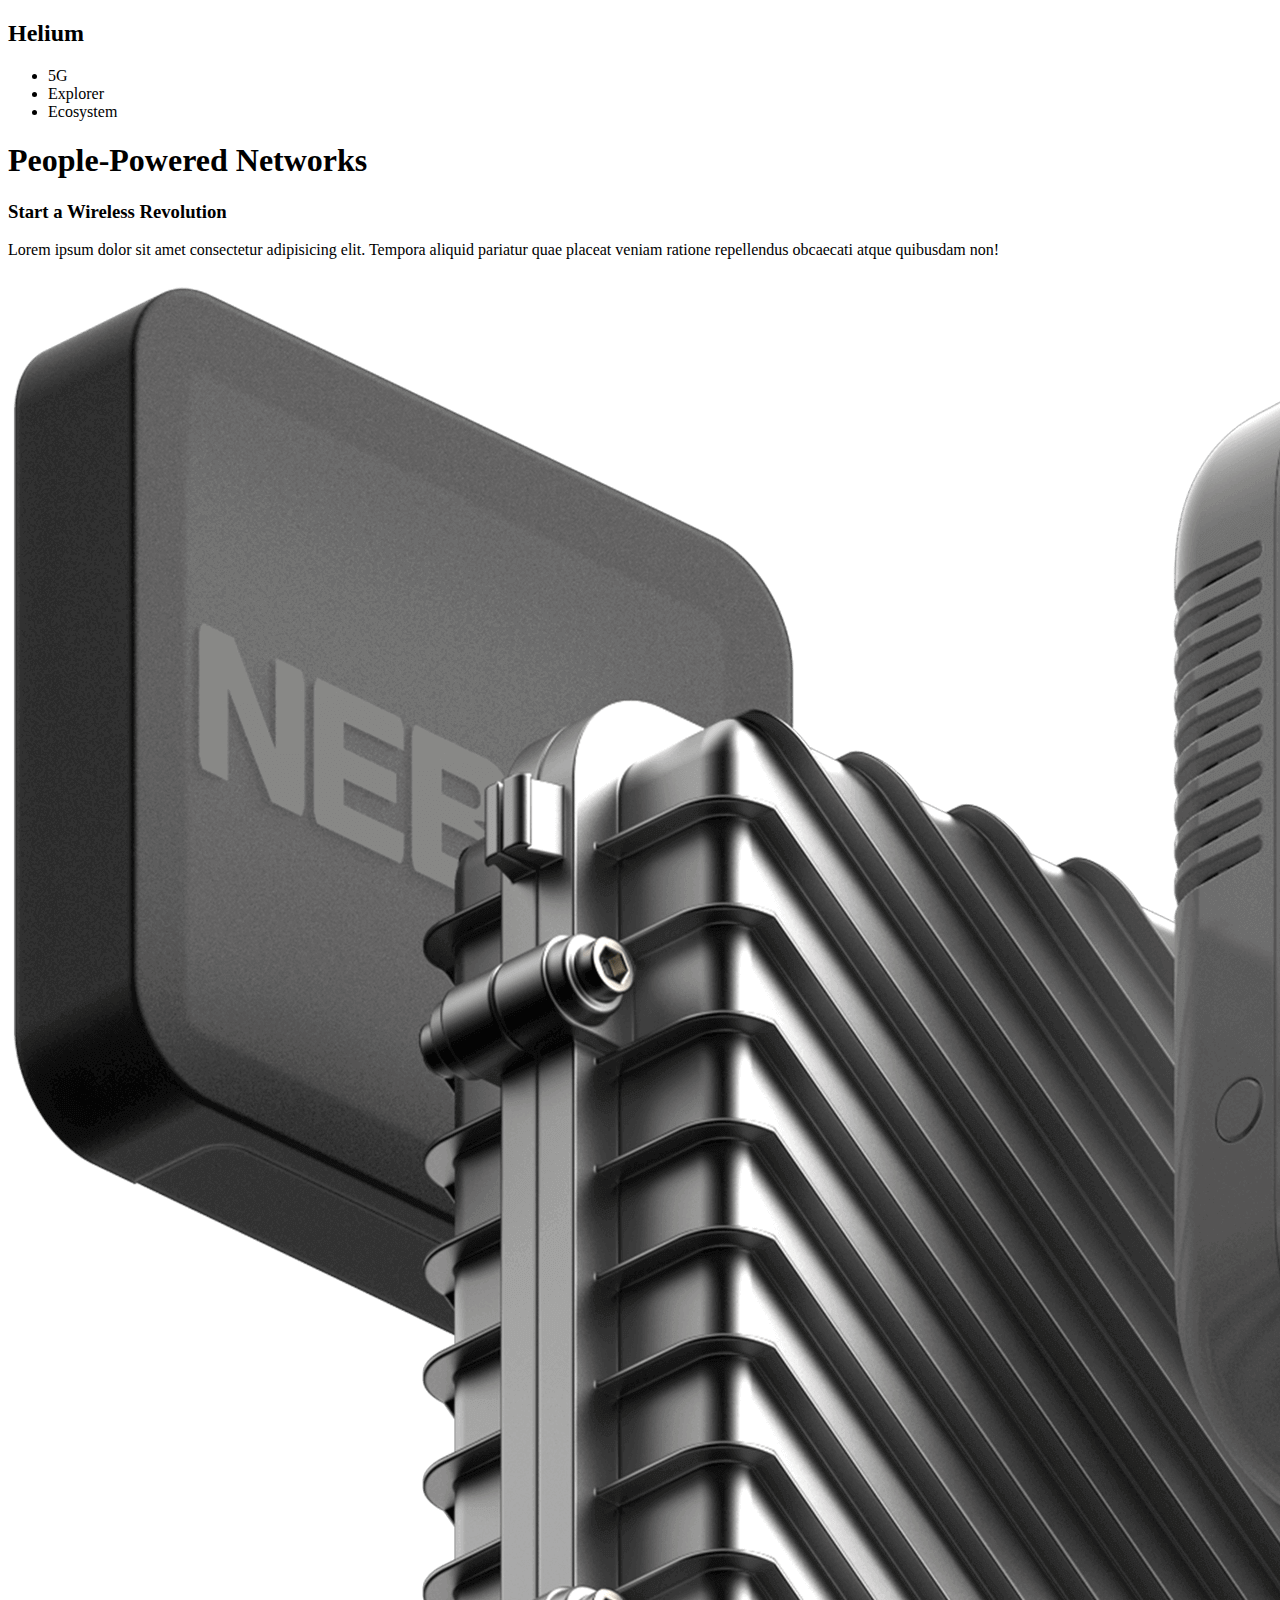
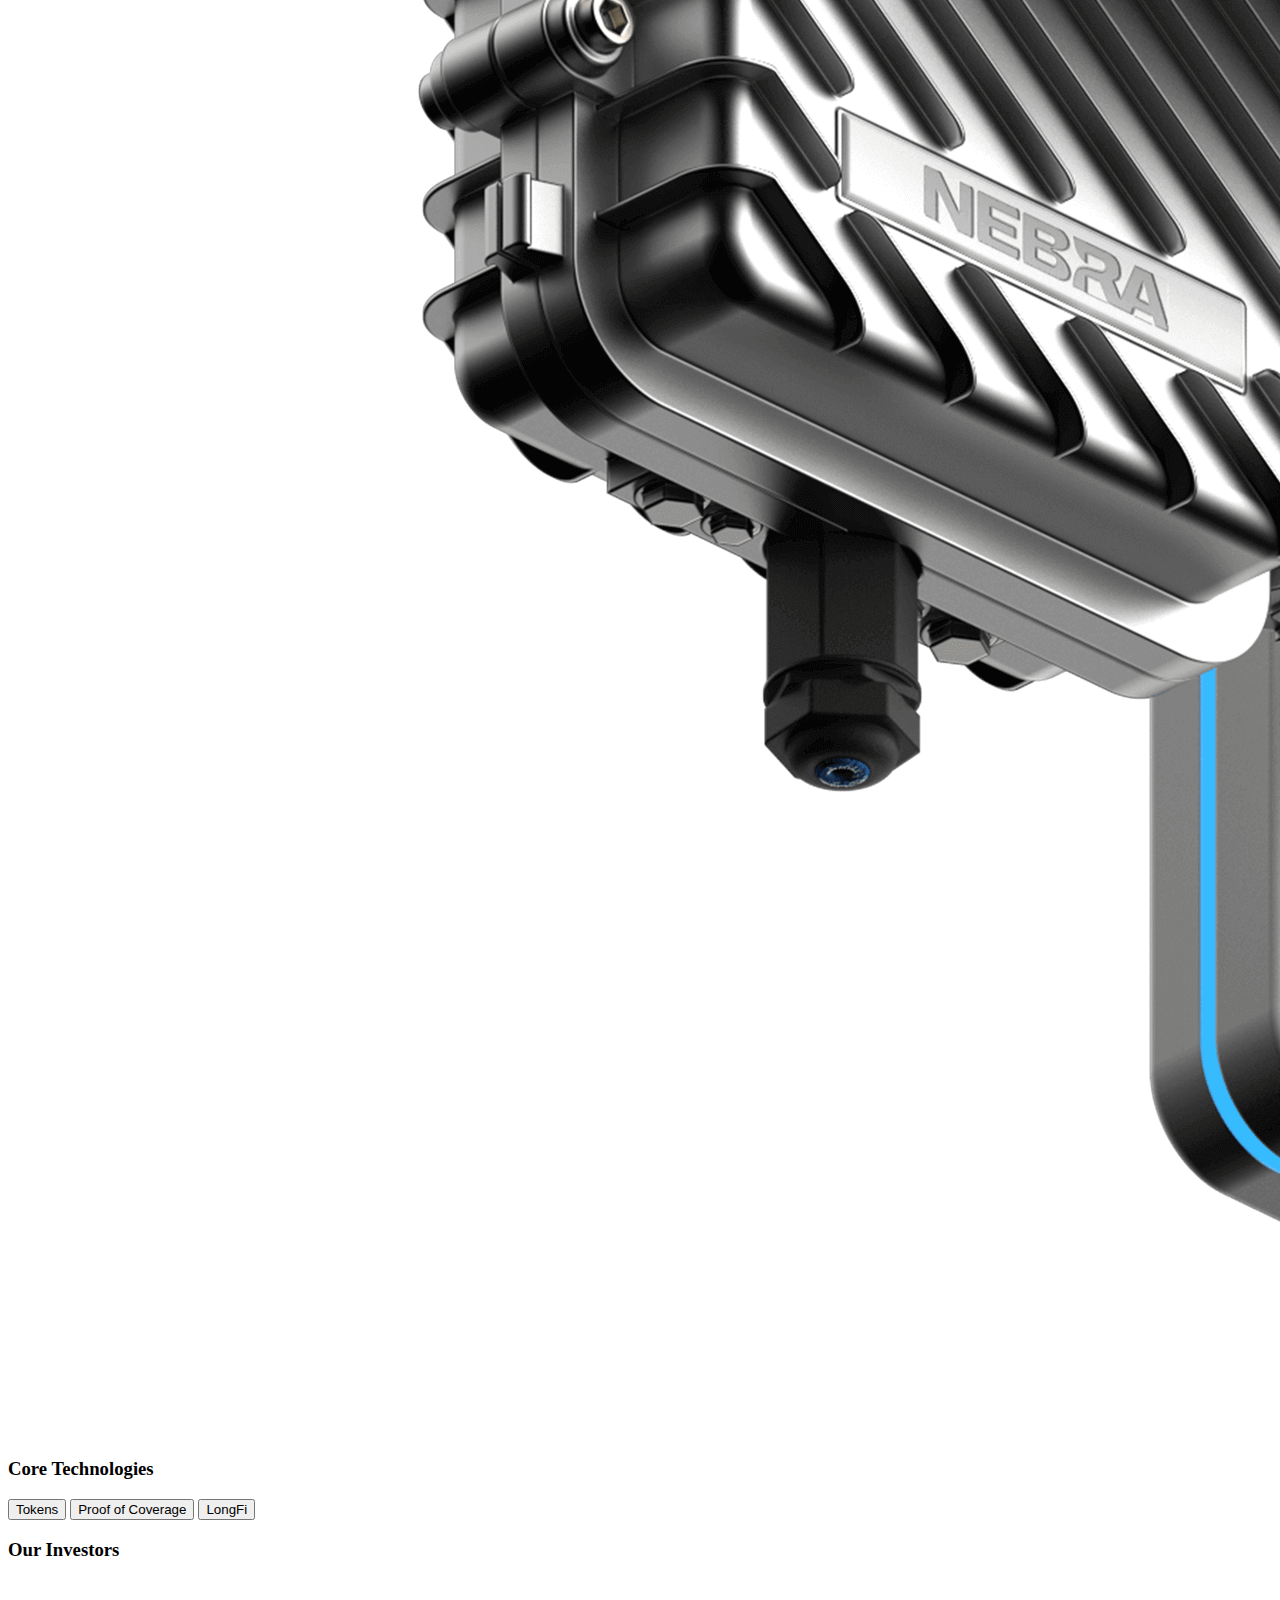
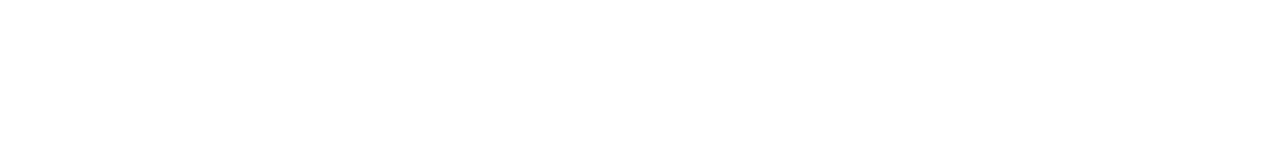
==== htmlcss_td1/index.html @ cccd157f "Add files via upload" ====
<!DOCTYPE html>
<html lang="en">

<head>
  <meta charset="UTF-8">
  <meta name="viewport" content="width=device-width, initial-scale=1.0">
  <meta http-equiv="X-UA-Compatible" content="ie=edge">
  <title>Helium Flexbox</title>

</head>

<body>
  <nav>
    <h2>Helium</h2>
    <ul>
      <li>5G</li>
      <li>Explorer</li>
      <li>Ecosystem</li>
    </ul>
  </nav>

  <section class="header">
    <div class="header-left">
      <div class="header-left-container">
        <h1>People-Powered Networks</h1>
        <h3>Start a Wireless Revolution</h3>
        <p>Lorem ipsum dolor sit amet consectetur adipisicing elit. Tempora aliquid pariatur quae placeat veniam ratione
          repellendus obcaecati atque quibusdam non!</p>
      </div>
    </div>
    <div class="header-right">
      <img src="./img/main.png" id="modem" alt="modem">
    </div>
  </section>

  <section class="infos">
    <div class="infos-left">
      <h3>Core Technologies</h3>
      <div class="btn-container">
        <button>Tokens</button>
        <button>Proof of Coverage</button>
        <button>LongFi</button>
      </div>
    </div>
    <div class="infos-right">
      <h3>Our Investors</h3>
      <div class="investors">
        <div class="img-container">
          <img src="./img/investlogo2blue.png" alt="investor-1">
          <img src="./img/investlogo3blue.png" alt="investor-2">
          <img src="./img/investlogo4blue.png" alt="investor-3">
        </div>
      </div>
    </div>
  </section>


</body>

</html>
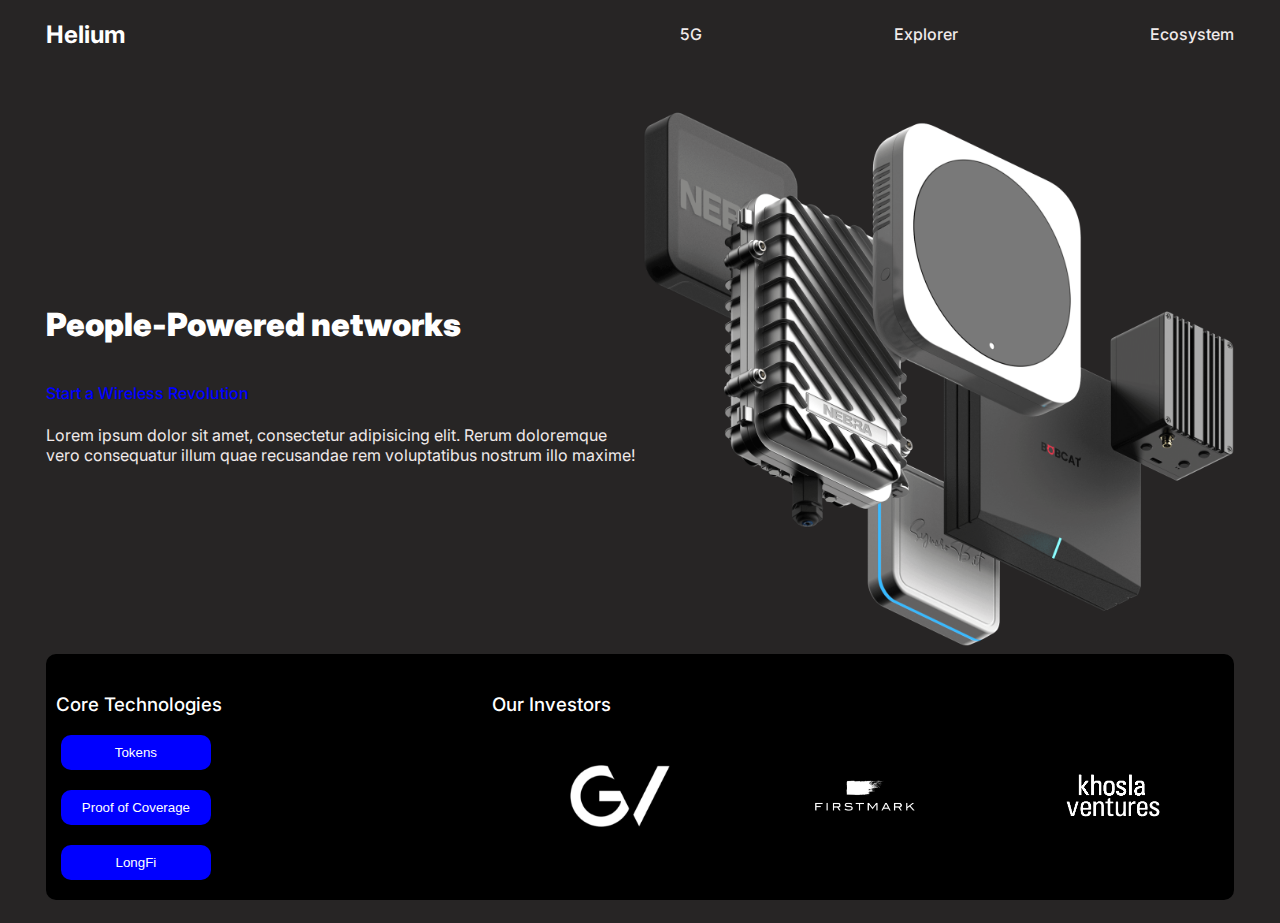
==== commit af78d740: "tache executer" ====
--- a/htmlcss_td1/index.html
+++ b/htmlcss_td1/index.html
@@ -6,55 +6,49 @@
   <meta name="viewport" content="width=device-width, initial-scale=1.0">
   <meta http-equiv="X-UA-Compatible" content="ie=edge">
   <title>Helium Flexbox</title>
+  <link rel="stylesheet" href="style.css">
 
 </head>
 
 <body>
-  <nav>
-    <h2>Helium</h2>
-    <ul>
-      <li>5G</li>
-      <li>Explorer</li>
-      <li>Ecosystem</li>
+  <nav class="navbar">
+    <a href="#" class="navbar-logo">Helium</a>
+    <ul class="navbar-list">
+      <li class="navbar-item">5G</li>
+      <li class="navbar-item">Explorer</li>
+      <li class="navbar-item">Ecosystem</li>
     </ul>
   </nav>
-
-  <section class="header">
-    <div class="header-left">
-      <div class="header-left-container">
-        <h1>People-Powered Networks</h1>
-        <h3>Start a Wireless Revolution</h3>
-        <p>Lorem ipsum dolor sit amet consectetur adipisicing elit. Tempora aliquid pariatur quae placeat veniam ratione
-          repellendus obcaecati atque quibusdam non!</p>
+  <main class="main">
+    <div class="networks">
+      <div class="info">
+        <h1 class="title">People-Powered networks</h1>
+        <h4 class="subtitle">Start a Wireless Revolution</h4>
+        <p class="text">Lorem ipsum dolor sit amet, consectetur adipisicing elit. Rerum doloremque vero consequatur illum quae recusandae rem voluptatibus nostrum illo maxime!</p>
       </div>
+      <img class="img" src="img/main.png" alt="main image">
     </div>
-    <div class="header-right">
-      <img src="./img/main.png" id="modem" alt="modem">
-    </div>
-  </section>
-
-  <section class="infos">
-    <div class="infos-left">
-      <h3>Core Technologies</h3>
-      <div class="btn-container">
-        <button>Tokens</button>
-        <button>Proof of Coverage</button>
-        <button>LongFi</button>
+  </main>
+  <footer class="footer">
+    <div class="footer-info">
+      <div class="core">
+        <h3 class="footer-title">Core Technologies</h3>
+        <div class="box-btn">
+          <button class="core-btn">Tokens</button>
+          <button class="core-btn">Proof of Coverage</button>
+          <button class="core-btn">LongFi</button>
+        </div>
       </div>
-    </div>
-    <div class="infos-right">
-      <h3>Our Investors</h3>
-      <div class="investors">
-        <div class="img-container">
-          <img src="./img/investlogo2blue.png" alt="investor-1">
-          <img src="./img/investlogo3blue.png" alt="investor-2">
-          <img src="./img/investlogo4blue.png" alt="investor-3">
+      <div class="investore-box">
+        <h3 class="footer-title">Our Investors</h3>
+        <div class="img-box">
+          <img class="footer-logo" src="img/investlogo2blue.png" alt="">
+          <img class="footer-logo" src="img/investlogo3blue.png" alt="">
+          <img class="footer-logo" src="img/investlogo4blue.png" alt="">
         </div>
       </div>
     </div>
-  </section>
-
-
+  </footer>
 </body>
 
 </html>--- a/htmlcss_td1/style.css
+++ b/htmlcss_td1/style.css
@@ -0,0 +1,120 @@
+@import url('https://fonts.googleapis.com/css2?family=Inter:ital,opsz,wght@0,14..32,100..900;1,14..32,100..900&display=swap');
+
+
+*::before,
+::after {
+    margin: 0;
+    padding: 0;
+    box-sizing: border-box;
+}
+
+body {
+    height: 100wh;
+    width: 100wv;
+    display: flex;
+    flex-direction: column;
+    font-family: "Inter", sans-serif;
+    background-color: rgb(39, 37, 37);
+    color: #ffffff;
+    font-weight: 700;
+    font-size: 1rem;
+}
+.navbar {
+    display: grid;
+    grid-template-columns: repeat(2, 1fr);
+    align-items: center;
+    min-width: 94%;
+    margin: 0 auto;
+}
+.navbar-logo {
+    text-decoration: none;
+    cursor: pointer;
+    color: #ffffff;
+    font-size: 1.5rem;
+}
+.navbar-list {
+    list-style: none;
+    display: flex;
+    justify-content: space-between;
+    align-items: center;
+}
+.navbar-item {
+    font-weight: 500;
+    color: #f0eaea;
+    transition: ease .3s;
+}
+
+.main {
+    width: 94%;
+    margin: 0 auto;
+    margin-top: 50px;
+}
+.networks {
+    display: grid;
+    grid-template-columns: repeat(2, 1fr);
+    align-items: center;
+    column-gap: 5px;
+}
+.img {
+    width: 100%;
+    min-width: 500px;
+    object-fit: cover;
+}
+.title {
+    font-weight: 900;
+    padding-bottom: 18px;
+}
+.subtitle {
+    color: blue;
+    font-weight: 500;
+}
+.text {
+    color: #f0eaea;
+    font-weight: 400;
+}
+
+.footer {
+    background-color: black;
+    border-radius: 10px;
+    width: 94%;
+    margin: 0 auto;
+    margin-bottom: 15px;
+}
+.footer-info {
+    display: grid;
+    grid-template-columns: 35% 1fr;
+    gap: 20px;
+    margin-bottom: 20px;
+}
+.box-btn {
+    display: flex;
+    flex-direction: column;
+    gap: 20px;
+}
+.footer-title {
+    padding-top: 20px;
+    padding-left: 10px;
+    font-weight: 500;
+}
+.core-btn {
+    margin: 0 15px;
+    display: block;
+    width: 150px;
+    background-color: blue;
+    color: #ffffff;
+    border: none;
+    border-radius: 10px;
+    text-align: center;
+    padding: 10px 0;
+}
+
+.img-box {
+    margin-left: 15px;
+    display: flex;
+    align-items: center;
+    justify-content:space-around;
+}
+.footer-logo {
+    margin-top: 30px;
+    width: 100px;
+}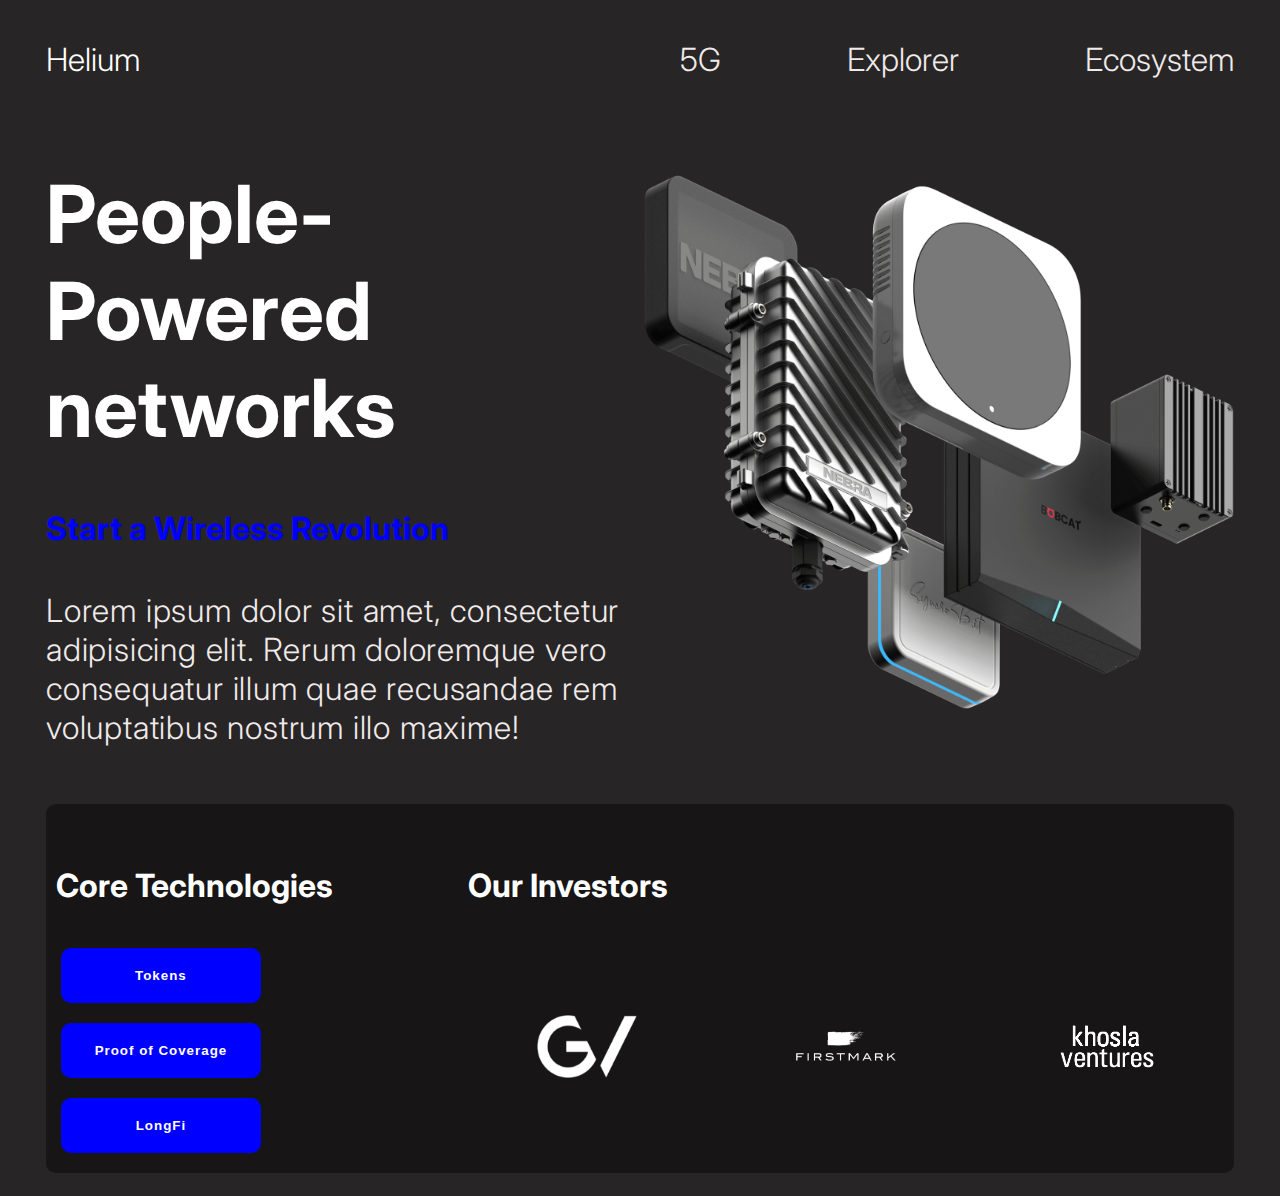
==== commit c51de893: "responsive tache" ====
--- a/htmlcss_td1/index.html
+++ b/htmlcss_td1/index.html
@@ -32,7 +32,7 @@
   <footer class="footer">
     <div class="footer-info">
       <div class="core">
-        <h3 class="footer-title">Core Technologies</h3>
+        <h4 class="footer-title">Core Technologies</h4>
         <div class="box-btn">
           <button class="core-btn">Tokens</button>
           <button class="core-btn">Proof of Coverage</button>
@@ -40,7 +40,7 @@
         </div>
       </div>
       <div class="investore-box">
-        <h3 class="footer-title">Our Investors</h3>
+        <h4 class="footer-title">Our Investors</h4>
         <div class="img-box">
           <img class="footer-logo" src="img/investlogo2blue.png" alt="">
           <img class="footer-logo" src="img/investlogo3blue.png" alt="">
--- a/htmlcss_td1/style.css
+++ b/htmlcss_td1/style.css
@@ -16,8 +16,8 @@
     font-family: "Inter", sans-serif;
     background-color: rgb(39, 37, 37);
     color: #ffffff;
-    font-weight: 700;
-    font-size: 1rem;
+    font-weight: 300;
+    font-size: 2rem;
 }
 .navbar {
     display: grid;
@@ -30,7 +30,7 @@
     text-decoration: none;
     cursor: pointer;
     color: #ffffff;
-    font-size: 1.5rem;
+    /* font-size: 1.5rem; */
 }
 .navbar-list {
     list-style: none;
@@ -39,15 +39,14 @@
     align-items: center;
 }
 .navbar-item {
-    font-weight: 500;
+    /* font-weight: 500; */
     color: #f0eaea;
-    transition: ease .3s;
 }
 
 .main {
     width: 94%;
     margin: 0 auto;
-    margin-top: 50px;
+    /* margin-top: 50px; */
 }
 .networks {
     display: grid;
@@ -61,28 +60,31 @@
     object-fit: cover;
 }
 .title {
-    font-weight: 900;
-    padding-bottom: 18px;
+    /* font-weight: 900; */
+    /* padding-bottom: 8px; */
+    font-size: 5rem;
 }
 .subtitle {
     color: blue;
-    font-weight: 500;
+    /* font-weight: 500; */
 }
 .text {
     color: #f0eaea;
-    font-weight: 400;
+    letter-spacing: 0.8px;
+    /* font-weight: 400; */
 }
 
 .footer {
-    background-color: black;
+    background-color: rgb(23, 21, 21);
     border-radius: 10px;
     width: 94%;
     margin: 0 auto;
     margin-bottom: 15px;
+    margin-top: 25px;
 }
 .footer-info {
     display: grid;
-    grid-template-columns: 35% 1fr;
+    grid-template-columns: 33% 1fr;
     gap: 20px;
     margin-bottom: 20px;
 }
@@ -94,27 +96,115 @@
 .footer-title {
     padding-top: 20px;
     padding-left: 10px;
-    font-weight: 500;
+    /* font-weight: 500; */
 }
 .core-btn {
-    margin: 0 15px;
+    margin: 0 15px; 
     display: block;
-    width: 150px;
+    width: 200px;
     background-color: blue;
     color: #ffffff;
     border: none;
     border-radius: 10px;
     text-align: center;
-    padding: 10px 0;
+    font-weight: bold;
+    letter-spacing: 1px;
+    padding: 20px 15px;
 }
 
 .img-box {
-    margin-left: 15px;
+    /* margin-left: 15px; */
     display: flex;
     align-items: center;
     justify-content:space-around;
+    margin-top: 110px;
+    /* text-align: center; */
+    /* gap: 100px; */
 }
 .footer-logo {
-    margin-top: 30px;
+    /* margin-top: 30px; */
     width: 100px;
+}
+
+
+@media screen and (max-width: 900px) {
+    body {
+        font-size: 1.5rem;
+        font-weight: 200;
+    }
+    .title {
+        font-size: 3rem;
+    }
+    .img {
+        min-width: 300px;
+    }
+}
+
+@media screen and (max-width: 650px) {
+    body {
+        font-size: 1rem;
+        font-weight: 200;
+    }
+    .title {
+        font-size: 2rem;
+    }
+    .img {
+        min-width: 250px;
+    }
+    .footer-info {
+        grid-template-columns: 1fr;
+
+    }
+    .footer-title {
+        text-align: center;
+    }
+    .box-btn {
+        justify-content: center;
+    }
+    .core-btn {
+        margin: 0 auto;
+    }
+    .footer-logo {
+        margin-top: 10px;
+        /* width: 100px; */
+    }
+    .img-box {
+        margin-top: 30px;
+    }
+    
+}
+
+@media screen and (max-width: 500px) {
+    body {
+        text-align: center;
+    }
+    .navbar {
+        grid-template-columns: 33% 1fr;
+    }
+    .navbar-logo {
+        text-align: start;
+    }
+    .navbar-list {
+        text-align: end;
+    }
+    .networks {
+        grid-template-columns: 1fr;
+    }
+    .footer-info {
+        grid-template-columns: 1fr;
+
+    }
+    .box-btn {
+        justify-content: center;
+    }
+    .core-btn {
+        margin: 0 auto;
+    }
+    .footer-logo {
+        margin-top: 10px;
+        /* width: 100px; */
+    }
+    .img-box {
+        margin-top: 20px;
+    }
 }